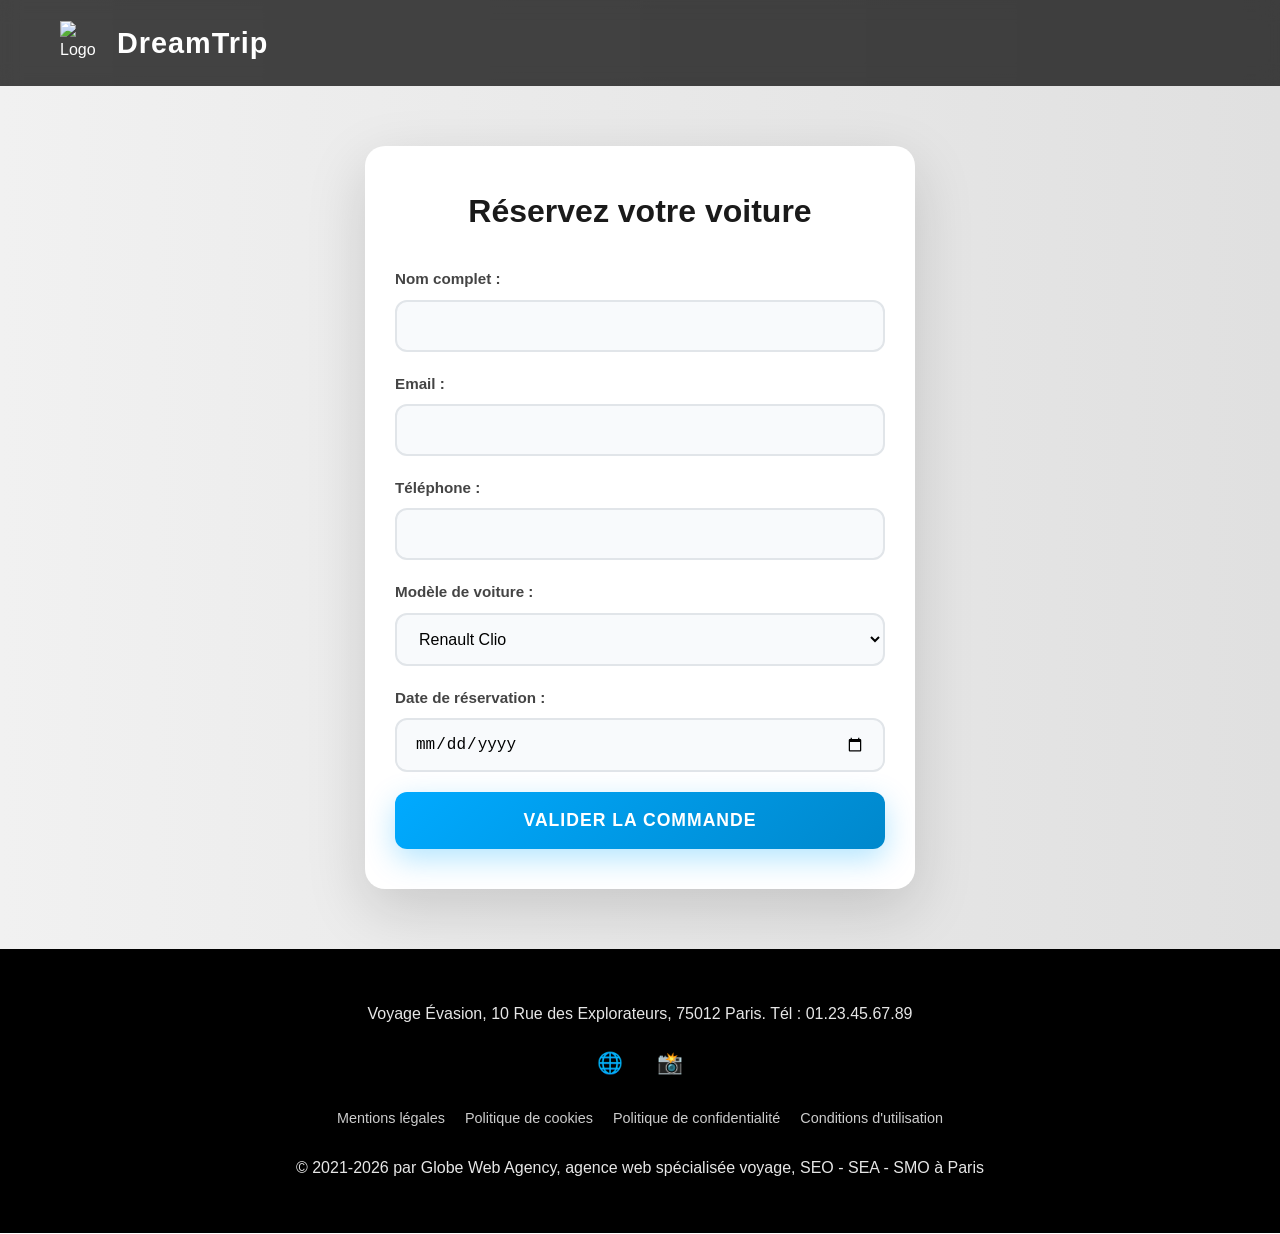
==== reservation-voiture.html @ 53ffe3a6 "Add files via upload" ====
<!DOCTYPE html>
<html lang="fr">
<head>
  <meta charset="UTF-8">
  <meta name="viewport" content="width=device-width, initial-scale=1">
  <title>Réservation de voiture - DreamTrip</title>
  <style>
    * {
      margin: 0;
      padding: 0;
      box-sizing: border-box;
    }

    body {
      font-family: 'Segoe UI', 'Roboto', sans-serif;
      background: linear-gradient(to right, #f1f1f1, #e0e0e0);
      line-height: 1.6;
      color: #333;
    }

    /* ========== HEADER COMPLET ========== */
    header {
      position: relative;
      display: flex;
      flex-direction: column;
    }

    header::before {
      content: "";
      position: absolute;
      background: rgba(0, 0, 0, 0.6);
      inset: 0;
      z-index: 1;
    }

    .header-inner {
      position: relative;
      z-index: 2;
      padding: 20px 60px;
      display: flex;
      align-items: center;
      justify-content: space-between;
      background: rgba(0, 0, 0, 0.3);
      backdrop-filter: blur(10px);
    }

    .Logo {
      display: flex;
      align-items: center;
      gap: 12px;
      color: white;
    }

    .Logo img {
      width: 45px;
      height: 45px;
    }

    .Logo-text {
      font-size: 1.8rem;
      letter-spacing: 1px;
      font-weight: 700;
    }

    nav ul {
  display: none;
  flex-direction: column;
  background-color: rgba(92, 90, 90, 0.4); /* noir à 50% de transparence */
  position: absolute;
  top: 70px;
  right: 20px;
  width: 220px;
  box-shadow: 0 4px 10px rgba(0,0,0,0.4);
  border-radius: 8px;
  padding: 1rem;
}

    nav li {
      margin: 0;
    }

    nav a {
      color: white;
      text-decoration: none;
      font-size: 1.1rem;
      font-weight: 500;
      transition: all 0.3s ease;
    }

    nav a:hover {
      color: #ffd700;
      transform: translateY(-2px);
    }

    .menu-toggle {
      display: none;
      background: none;
      border: none;
      font-size: 1.8rem;
      cursor: pointer;
      color: white;
      padding: 8px;
      border-radius: 6px;
      transition: all 0.3s ease;
    }

    .menu-toggle:hover {
      background: rgba(255,255,255,0.1);
      transform: rotate(90deg);
    }

    /* ========== FORMULAIRE ========== */
    .Formulaire-container {
      background: white;
      padding: 40px 30px;
      border-radius: 20px;
      box-shadow: 0 20px 60px rgba(0,0,0,0.15);
      width: 100%;
      max-width: 550px;
      margin: 60px auto;
      position: relative;
    }

    .Formulaire-container h2 {
      text-align: center;
      color: #1a1a1a;
      margin-bottom: 30px;
      font-size: 2rem;
      font-weight: 700;
    }

    form label {
      display: block;
      margin-bottom: 8px;
      font-weight: 600;
      color: #444;
      font-size: 0.95rem;
    }

    form input[type="text"],
    form input[type="email"],
    form input[type="tel"],
    form input[type="date"],
    form select {
      width: 100%;
      padding: 15px 18px;
      margin-bottom: 20px;
      border: 2px solid #e1e5e9;
      border-radius: 12px;
      font-size: 1rem;
      transition: all 0.3s ease;
      background: #f8fafc;
    }

    form input:focus,
    form select:focus {
      outline: none;
      border-color: #00aaff;
      box-shadow: 0 0 0 4px rgba(0,170,255,0.1);
      background: white;
      transform: translateY(-2px);
    }

    form input[type="submit"] {
      background: linear-gradient(135deg, #00aaff, #0088cc);
      color: white;
      border: none;
      padding: 18px;
      width: 100%;
      border-radius: 12px;
      font-size: 1.1rem;
      font-weight: 700;
      cursor: pointer;
      transition: all 0.3s ease;
      text-transform: uppercase;
      letter-spacing: 1px;
      box-shadow: 0 10px 30px rgba(0,170,255,0.3);
    }

    form input[type="submit"]:hover {
      background: linear-gradient(135deg, #e69600, #cc7a00);
      transform: translateY(-3px);
      box-shadow: 0 15px 40px rgba(230,150,0,0.4);
    }

    /* ========== FOOTER ========== */
    footer {
      background: #000;
      color: #fff;
      text-align: center;
      padding: 40px 20px;
      margin-top: 60px;
    }

    footer p {
      margin: 12px 0;
      opacity: 0.9;
    }

    .social-icons {
      margin: 20px 0;
    }

    .social-icons a {
      margin: 0 15px;
      color: #fff;
      text-decoration: none;
      font-size: 1.3rem;
      transition: all 0.3s ease;
    }

    .social-icons a:hover {
      color: #ffd700;
      transform: translateY(-3px);
    }

    .footer-links {
      list-style: none;
      padding: 0;
      margin: 25px 0;
      display: flex;
      justify-content: center;
      flex-wrap: wrap;
      gap: 20px;
    }

    .footer-links a {
      color: #ccc;
      text-decoration: none;
      font-size: 0.9rem;
      transition: all 0.3s ease;
    }

    .footer-links a:hover {
      color: #ffd700;
    }

    /* ========== RESPONSIVE COMPLET ========== */
    
    /* Tablettes */
    @media (max-width: 1024px) {
      .header-inner {
        padding: 18px 40px;
      }
      
      .Logo-text {
        font-size: 1.6rem;
      }
      
      nav ul {
        gap: 20px;
      }
      
      .Formulaire-container {
        max-width: 90%;
        margin: 40px auto;
        padding: 35px 25px;
      }
    }

    /* Mobile paysage / Tablettes portrait */
    @media (max-width: 768px) {
      .header-inner {
        padding: 15px 20px;
      }

      /* Burger menu */
      .menu-toggle {
        display: block;
      }

      nav ul {
        display: none;
        position: absolute;
        top: 100%;
        right: 20px;
        background: rgba(0,0,0,0.95);
        flex-direction: column;
        width: 250px;
        padding: 20px;
        border-radius: 0 0 0 15px;
        box-shadow: 0 10px 30px rgba(0,0,0,0.5);
        gap: 0;
      }

      nav ul.show {
        display: flex;
      }

      nav li {
        width: 100%;
        margin: 8px 0;
      }

      nav a {
        padding: 12px 16px;
        border-bottom: 1px solid rgba(255,255,255,0.1);
      }

      nav a:last-child {
        border-bottom: none;
      }

      .Formulaire-container {
        max-width: 95%;
        margin: 30px 15px;
        padding: 30px 20px;
        border-radius: 15px;
      }

      .Formulaire-container h2 {
        font-size: 1.6rem;
      }

      form input,
      form select {
        padding: 14px 16px;
      }
    }

    /* Smartphones moyens */
    @media (max-width: 600px) {
      .header-inner {
        padding: 12px 18px;
      }

      .Logo-text {
        font-size: 1.4rem;
      }

      .Logo img {
        width: 38px;
        height: 38px;
      }

      .Formulaire-container {
        margin: 25px 12px;
        padding: 25px 18px;
      }

      .Formulaire-container h2 {
        font-size: 1.5rem;
        margin-bottom: 25px;
      }

      footer {
        padding: 30px 15px;
      }

      .footer-links {
        flex-direction: column;
        gap: 12px;
      }
    }

    /* Petits smartphones */
    @media (max-width: 480px) {
      .header-inner {
        padding: 12px 15px;
      }

      .menu-toggle {
        font-size: 1.6rem;
      }

      nav ul {
        width: 220px;
        right: 15px;
      }

      .Formulaire-container {
        margin: 20px 10px;
        padding: 22px 16px;
        border-radius: 12px;
      }

      form input,
      form select {
        padding: 12px 14px;
        margin-bottom: 18px;
      }

      form input[type="submit"] {
        padding: 16px;
        font-size: 1rem;
      }
    }

    /* Très petits écrans (iPhone SE) */
    @media (max-width: 360px) {
      .header-inner {
        padding: 10px 12px;
      }

      .Logo-text {
        font-size: 1.2rem;
      }

      .Logo img {
        width: 34px;
        height: 34px;
      }

      nav ul {
        width: 200px;
        right: 12px;
      }

      .Formulaire-container {
        margin: 15px 8px;
        padding: 20px 14px;
      }

      .Formulaire-container h2 {
        font-size: 1.3rem;
      }

      form label {
        font-size: 0.9rem;
      }

      footer {
        padding: 25px 12px;
      }

      .social-icons a {
        font-size: 1.1rem;
        margin: 0 10px;
      }
    }
  </style>
</head>
<body>
  <!-- HEADER -->
  <header data-aos="zoom-in-right" data-aos-delay="200">
    <div class="header-inner">
      <div class="Logo">
        <img src="https://cdn-icons-png.flaticon.com/512/201/201623.png" alt="Logo DreamTrip" />
        <strong><span class="Logo-text">DreamTrip</span></strong>
      </div>

      <!-- Bouton Burger -->
      <button class="menu-toggle" id="menu-toggle" aria-label="Ouvrir le menu" aria-expanded="false" aria-controls="nav-menu">
        ☰
      </button>

      <!-- Menu principal -->
      <nav id="nav-menu">
        <ul>
          <li><a href="Indes.html">Accueil</a></li>
          <li><a href="A-propos.html">A propos</a></li>
          <li><a href="Nos-services.html">Nos Services</a></li>
          <li><a href="destinations.htm">Destinations</a></li>
          <li><a href="Nos-chiffres.html">Chiffres clés</a></li>
          <li><a href="locations.html">Locations Hotel Véhicules</a></li>
          <li><a href="FAQ.html">FAQ</a></li>
          <li><a href="temoignages.html">Témoignages</a></li>
          <li><a href="contact.html">Contact</a></li>
        </ul>
      </nav>
    </div>
  </header>

  <!-- FORMULAIRE -->
  <div class="Formulaire-container">
    <h2>Réservez votre voiture</h2>
    <form action="#" method="post">
      <label for="nom">Nom complet :</label>
      <input type="text" id="nom" name="nom" required>

      <label for="email">Email :</label>
      <input type="email" id="email" name="email" required>

      <label for="telephone">Téléphone :</label>
      <input type="tel" id="telephone" name="telephone" required>

      <label for="voiture">Modèle de voiture :</label>
      <select id="voiture" name="voiture" required>
        <option value="Renault Clio">Renault Clio</option>
        <option value="Peugeot 3008">Peugeot 3008</option>
        <option value="Fiat 500">Fiat 500</option>
        <option value="Volkswagen Polo">Volkswagen Polo</option>
        <option value="Toyota Yaris">Toyota Yaris</option>
        <option value="Ford Kuga">Ford Kuga</option>
      </select>

      <label for="date">Date de réservation :</label>
      <input type="date" id="date" name="date" required>

      <input type="submit" value="Valider la commande">
    </form>
  </div>

  <!-- FOOTER -->
  <footer>
    <p>Voyage Évasion, 10 Rue des Explorateurs, 75012 Paris. Tél : 01.23.45.67.89</p>
    
    <div class="social-icons">
      <a href="https://www.facebook.com/voyageevasion" target="_blank" aria-label="Facebook">🌐</a>
      <a href="https://www.instagram.com/voyageevasion" target="_blank" aria-label="Instagram">📸</a>
    </div>
    
    <ul class="footer-links">
      <li><a href="/mentions-legales.html">Mentions légales</a></li>
      <li><a href="/politique-cookies.html">Politique de cookies</a></li>
      <li><a href="/confidentialite.html">Politique de confidentialité</a></li>
      <li><a href="/conditions-utilisation.html">Conditions d'utilisation</a></li>
    </ul>

    <p>© 2021-2026 par Globe Web Agency, agence web spécialisée voyage, SEO - SEA - SMO à Paris</p>
  </footer>

  <!-- JAVASCRIPT MENU BURGER + AUTO-SELECT -->
  <script>
    // Menu burger
    document.addEventListener('DOMContentLoaded', function() {
      const btn = document.getElementById('menu-toggle');
      const nav = document.querySelector('#nav-menu ul');

      btn.addEventListener('click', function() {
        nav.classList.toggle('show');
        const isOpen = nav.classList.contains('show');
        btn.setAttribute('aria-expanded', isOpen);
        btn.textContent = isOpen ? '✕' : '☰';
      });
    });

    // Auto-sélection voiture
    window.onload = function () {
      const selectedCar = localStorage.getItem("selectedCar");
      if (selectedCar) {
        const selectElement = document.getElementById("voiture");
        selectElement.value = selectedCar;
        localStorage.removeItem("selectedCar");
      }
    };
  </script>
</body>
</html>
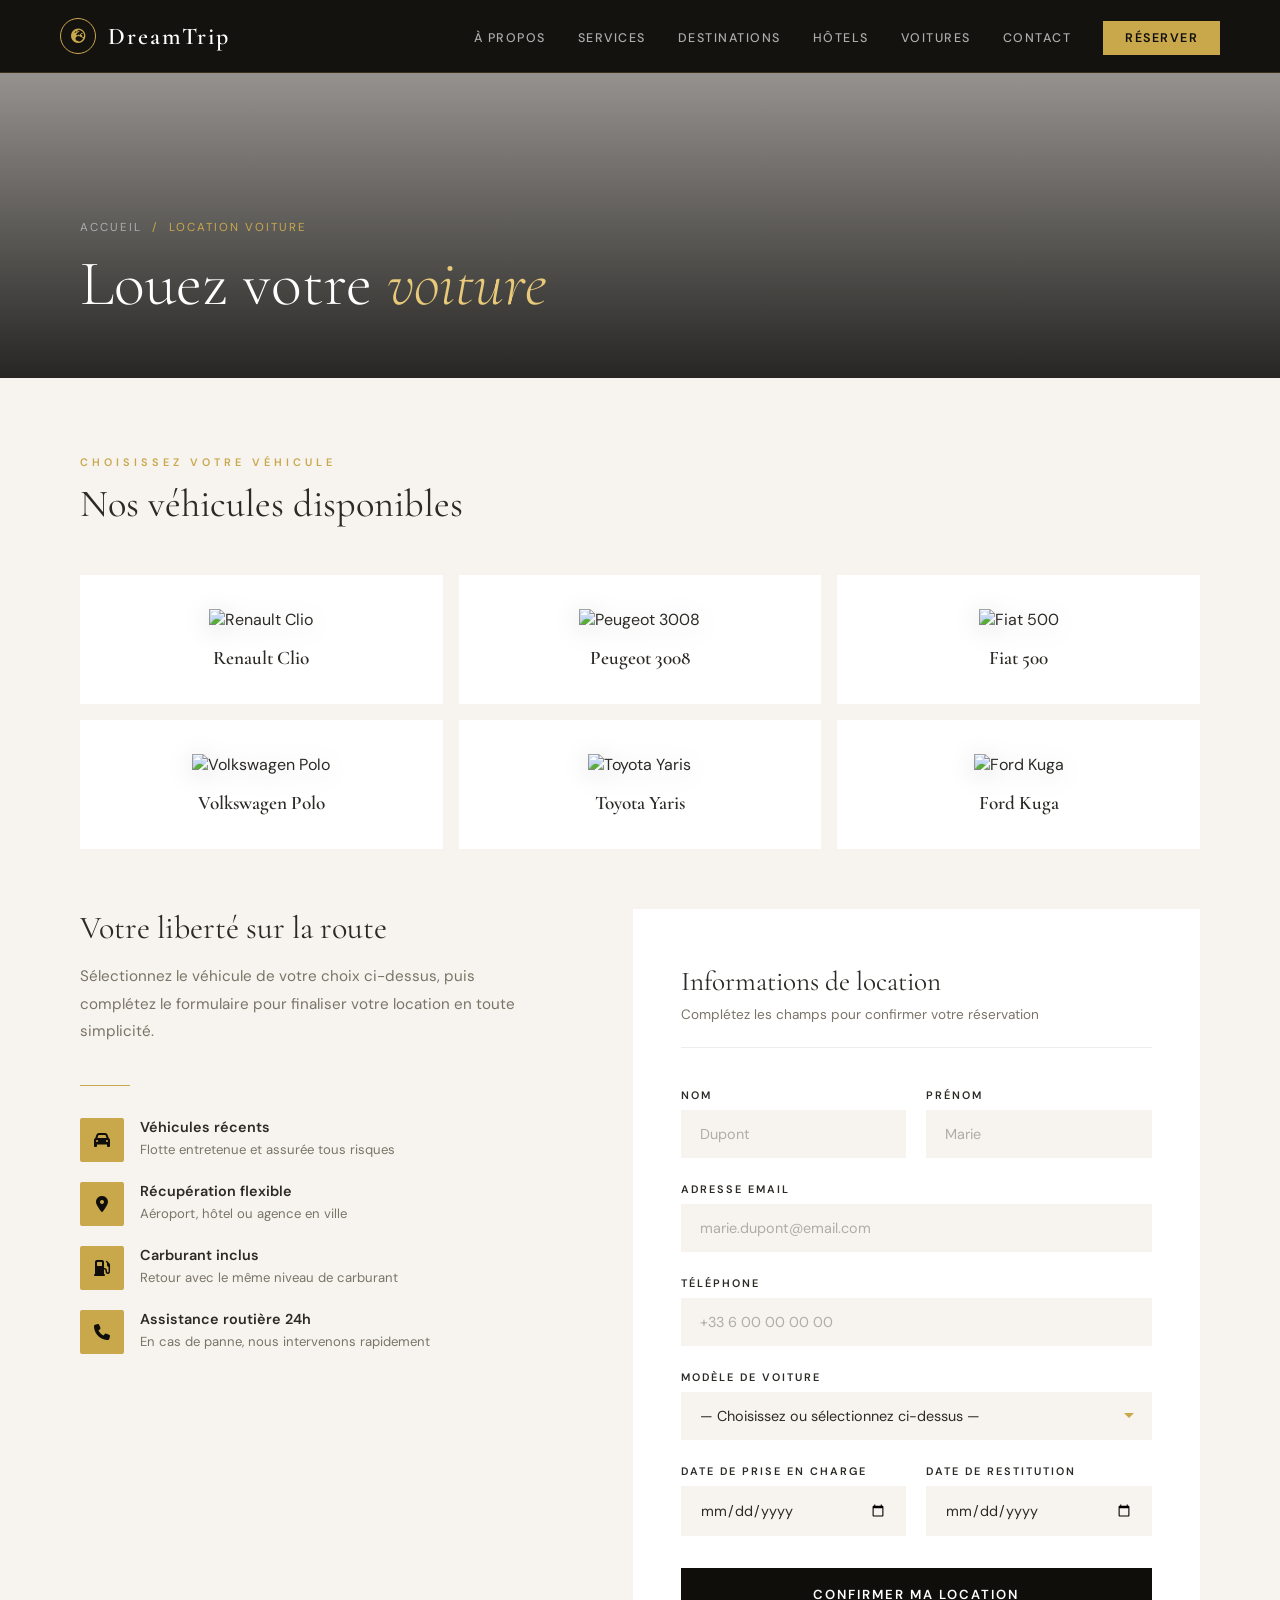
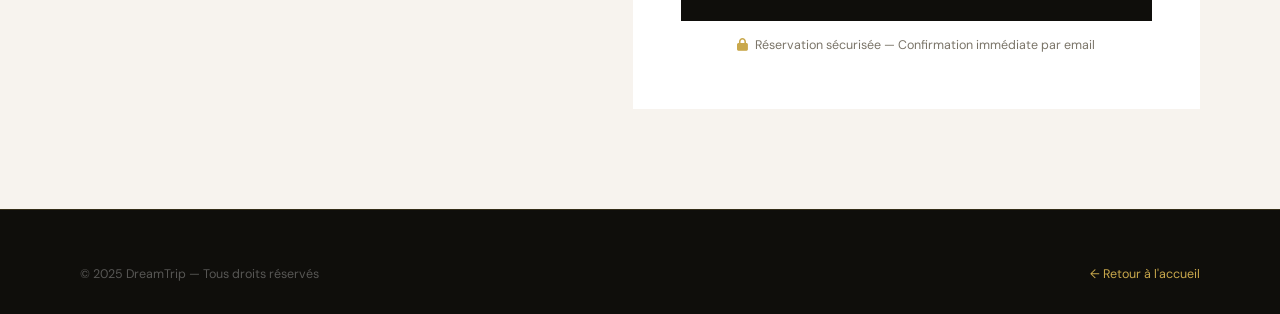
==== commit 00017797: "Add files via upload" ====
--- a/reservation-voiture.html
+++ b/reservation-voiture.html
@@ -2,538 +2,323 @@
 <html lang="fr">
 <head>
   <meta charset="UTF-8">
-  <meta name="viewport" content="width=device-width, initial-scale=1">
-  <title>Réservation de voiture - DreamTrip</title>
+  <meta name="viewport" content="width=device-width, initial-scale=1.0">
+  <title>Réserver une voiture — DreamTrip</title>
+  <link rel="preconnect" href="https://fonts.googleapis.com">
+  <link href="https://fonts.googleapis.com/css2?family=Cormorant+Garamond:ital,wght@0,300;0,400;0,600;1,300;1,400&family=DM+Sans:wght@300;400;500;600&display=swap" rel="stylesheet">
+  <link rel="stylesheet" href="https://cdnjs.cloudflare.com/ajax/libs/font-awesome/6.4.0/css/all.min.css">
   <style>
-    * {
-      margin: 0;
-      padding: 0;
-      box-sizing: border-box;
+    :root {
+      --gold: #C9A84C; --gold-light: #E8C97A; --cream: #F7F3EE;
+      --dark: #0F0E0B; --dark2: #1A1815; --ink: #2C2A26; --muted: #7A7468; --white: #FFFFFF;
     }
-
-    body {
-      font-family: 'Segoe UI', 'Roboto', sans-serif;
-      background: linear-gradient(to right, #f1f1f1, #e0e0e0);
-      line-height: 1.6;
-      color: #333;
+    * { margin: 0; padding: 0; box-sizing: border-box; }
+    html { scroll-behavior: smooth; }
+    body { font-family: 'DM Sans', sans-serif; background: var(--cream); color: var(--ink); }
+    ::-webkit-scrollbar { width: 4px; }
+    ::-webkit-scrollbar-track { background: var(--dark); }
+    ::-webkit-scrollbar-thumb { background: var(--gold); }
+
+    /* ── NAV ── */
+    nav { position: fixed; top: 0; left: 0; right: 0; z-index: 1000; padding: 18px 60px; display: flex; align-items: center; justify-content: space-between; background: rgba(15,14,11,0.97); backdrop-filter: blur(20px); border-bottom: 1px solid rgba(201,168,76,0.2); }
+    .nav-logo { display: flex; align-items: center; gap: 12px; text-decoration: none; }
+    .nav-logo-icon { width: 36px; height: 36px; border: 1.5px solid var(--gold); border-radius: 50%; display: flex; align-items: center; justify-content: center; color: var(--gold); font-size: 0.9rem; }
+    .nav-logo-text { font-family: 'Cormorant Garamond', serif; font-size: 1.5rem; font-weight: 600; color: var(--white); letter-spacing: 2px; }
+    .nav-links { list-style: none; display: flex; gap: 32px; }
+    .nav-links a { text-decoration: none; color: rgba(255,255,255,0.65); font-size: 0.78rem; font-weight: 500; letter-spacing: 1.5px; text-transform: uppercase; transition: color 0.3s; }
+    .nav-links a:hover { color: var(--gold); }
+    .nav-cta { background: var(--gold); color: var(--dark) !important; padding: 9px 22px; font-weight: 600 !important; }
+    .nav-cta:hover { background: var(--gold-light) !important; }
+    .burger { display: none; flex-direction: column; gap: 5px; cursor: pointer; background: none; border: none; }
+    .burger span { display: block; width: 22px; height: 2px; background: white; }
+    .mobile-menu { display: none; position: fixed; inset: 0; background: var(--dark); z-index: 999; flex-direction: column; align-items: center; justify-content: center; gap: 32px; }
+    .mobile-menu.open { display: flex; }
+    .mobile-menu a { text-decoration: none; font-family: 'Cormorant Garamond', serif; font-size: 2.2rem; font-weight: 300; color: var(--white); transition: color 0.3s; }
+    .mobile-menu a:hover { color: var(--gold); }
+    .mobile-close { position: absolute; top: 28px; right: 32px; font-size: 2rem; color: white; background: none; border: none; cursor: pointer; }
+
+    /* ── HERO ── */
+    .page-hero { height: 42vh; min-height: 300px; background: url('https://images.unsplash.com/photo-1469854523086-cc02fe5d8800?auto=format&fit=crop&w=1950&q=80') center/cover no-repeat; position: relative; display: flex; align-items: flex-end; }
+    .page-hero::before { content:''; position:absolute; inset:0; background: linear-gradient(to top, rgba(10,9,7,0.88) 0%, rgba(10,9,7,0.3) 100%); }
+    .page-hero-content { position: relative; z-index: 2; padding: 0 80px 56px; }
+    .breadcrumb { font-size: 0.72rem; letter-spacing: 2px; text-transform: uppercase; color: var(--gold); margin-bottom: 10px; }
+    .breadcrumb a { color: rgba(255,255,255,0.5); text-decoration: none; }
+    .breadcrumb a:hover { color: var(--gold); }
+    .page-hero-title { font-family: 'Cormorant Garamond', serif; font-size: clamp(2.4rem, 5vw, 4rem); font-weight: 300; color: var(--white); }
+    .page-hero-title em { font-style: italic; color: var(--gold-light); }
+
+    /* ── CAR PICKER ── */
+    .car-picker-section { padding: 72px 80px 0; max-width: 1300px; margin: 0 auto; }
+    .section-tag { display: inline-block; font-size: 0.68rem; font-weight: 600; letter-spacing: 4px; text-transform: uppercase; color: var(--gold); margin-bottom: 12px; }
+    .section-title { font-family: 'Cormorant Garamond', serif; font-size: clamp(1.8rem, 3vw, 2.6rem); font-weight: 400; color: var(--ink); margin-bottom: 48px; }
+    .cars-grid { display: grid; grid-template-columns: repeat(3, 1fr); gap: 16px; }
+    .car-card { background: var(--white); padding: 32px 24px; text-align: center; border: 2px solid transparent; cursor: pointer; transition: all 0.3s; position: relative; }
+    .car-card:hover { border-color: var(--gold); }
+    .car-card.selected { border-color: var(--gold); background: #fefbf5; }
+    .car-card.selected::after { content: '✓'; position: absolute; top: 14px; right: 16px; width: 24px; height: 24px; background: var(--gold); color: var(--dark); border-radius: 50%; font-size: 0.75rem; font-weight: 700; display: flex; align-items: center; justify-content: center; }
+    .car-card img { width: 100%; max-height: 110px; object-fit: contain; margin-bottom: 16px; filter: drop-shadow(0 4px 12px rgba(0,0,0,0.15)); transition: transform 0.3s; }
+    .car-card:hover img { transform: scale(1.05); }
+    .car-card h4 { font-family: 'Cormorant Garamond', serif; font-size: 1.2rem; font-weight: 600; color: var(--ink); }
+
+    /* ── FORM SECTION ── */
+    .form-section { padding: 60px 80px 100px; display: grid; grid-template-columns: 1fr 1.2fr; gap: 80px; align-items: start; max-width: 1300px; margin: 0 auto; }
+    .form-aside h2 { font-family: 'Cormorant Garamond', serif; font-size: 2rem; font-weight: 400; color: var(--ink); margin-bottom: 16px; line-height: 1.2; }
+    .form-aside p { font-size: 0.95rem; line-height: 1.8; color: var(--muted); margin-bottom: 40px; }
+    .aside-features { display: flex; flex-direction: column; gap: 20px; }
+    .aside-feature { display: flex; align-items: flex-start; gap: 16px; }
+    .aside-feature-icon { width: 44px; height: 44px; background: var(--gold); color: var(--dark); border-radius: 2px; display: flex; align-items: center; justify-content: center; font-size: 1rem; flex-shrink: 0; }
+    .aside-feature-text strong { display: block; font-size: 0.9rem; font-weight: 600; color: var(--ink); margin-bottom: 2px; }
+    .aside-feature-text span { font-size: 0.82rem; color: var(--muted); }
+    .aside-divider { width: 50px; height: 1px; background: var(--gold); margin: 32px 0; }
+    .form-card { background: var(--white); padding: 56px 48px; }
+    .form-card h3 { font-family: 'Cormorant Garamond', serif; font-size: 1.7rem; font-weight: 400; color: var(--ink); margin-bottom: 8px; }
+    .form-card .form-subtitle { font-size: 0.85rem; color: var(--muted); margin-bottom: 40px; padding-bottom: 24px; border-bottom: 1px solid rgba(0,0,0,0.07); }
+    .form-row { display: grid; grid-template-columns: 1fr 1fr; gap: 20px; }
+    .form-group { display: flex; flex-direction: column; gap: 8px; margin-bottom: 24px; }
+    .form-group label { font-size: 0.68rem; font-weight: 600; letter-spacing: 2px; text-transform: uppercase; color: var(--ink); }
+    .form-group input, .form-group select { background: var(--cream); border: 1px solid transparent; padding: 14px 18px; font-family: 'DM Sans', sans-serif; font-size: 0.9rem; color: var(--ink); outline: none; transition: border-color 0.3s, background 0.3s; border-radius: 0; appearance: none; }
+    .form-group select { background-image: url("data:image/svg+xml,%3Csvg xmlns='http://www.w3.org/2000/svg' width='12' height='8' viewBox='0 0 12 8'%3E%3Cpath fill='%23C9A84C' d='M1 1l5 5 5-5'/%3E%3C/svg%3E"); background-repeat: no-repeat; background-position: right 16px center; padding-right: 40px; cursor: pointer; }
+    .form-group input:focus, .form-group select:focus { border-color: var(--gold); background: var(--white); }
+    .form-group input::placeholder { color: rgba(44,42,38,0.35); }
+
+    /* Selected car display */
+    .selected-car-display { background: var(--cream); border: 1px solid rgba(201,168,76,0.3); padding: 16px 20px; margin-bottom: 24px; display: flex; align-items: center; gap: 12px; }
+    .selected-car-display i { color: var(--gold); }
+    .selected-car-display span { font-size: 0.88rem; color: var(--ink); font-weight: 500; }
+    .selected-car-display strong { color: var(--gold); }
+
+    .btn-submit { width: 100%; background: var(--dark); color: var(--white); padding: 18px; font-family: 'DM Sans', sans-serif; font-size: 0.82rem; font-weight: 600; letter-spacing: 2px; text-transform: uppercase; border: none; cursor: pointer; transition: all 0.3s; margin-top: 8px; }
+    .btn-submit:hover { background: var(--gold); color: var(--dark); transform: translateY(-2px); box-shadow: 0 12px 40px rgba(201,168,76,0.3); }
+    .form-note { margin-top: 16px; font-size: 0.78rem; color: var(--muted); text-align: center; }
+    .form-note i { color: var(--gold); margin-right: 4px; }
+
+    /* ── FOOTER ── */
+    footer { background: var(--dark); padding: 56px 80px 32px; border-top: 1px solid rgba(201,168,76,0.2); }
+    .footer-bottom { display: flex; justify-content: space-between; align-items: center; }
+    .footer-bottom p { font-size: 0.78rem; color: rgba(255,255,255,0.3); }
+    .footer-bottom a { color: var(--gold); text-decoration: none; }
+
+    /* ── RESPONSIVE ── */
+    @media (max-width: 1024px) {
+      nav { padding: 18px 40px; }
+      .page-hero-content { padding: 0 40px 50px; }
+      .car-picker-section { padding: 60px 40px 0; }
+      .form-section { padding: 50px 40px 80px; gap: 50px; }
+      .cars-grid { grid-template-columns: repeat(2, 1fr); }
+      footer { padding: 40px 40px 24px; }
     }
-
-    /* ========== HEADER COMPLET ========== */
-    header {
-      position: relative;
-      display: flex;
-      flex-direction: column;
-    }
-
-    header::before {
-      content: "";
-      position: absolute;
-      background: rgba(0, 0, 0, 0.6);
-      inset: 0;
-      z-index: 1;
-    }
-
-    .header-inner {
-      position: relative;
-      z-index: 2;
-      padding: 20px 60px;
-      display: flex;
-      align-items: center;
-      justify-content: space-between;
-      background: rgba(0, 0, 0, 0.3);
-      backdrop-filter: blur(10px);
-    }
-
-    .Logo {
-      display: flex;
-      align-items: center;
-      gap: 12px;
-      color: white;
-    }
-
-    .Logo img {
-      width: 45px;
-      height: 45px;
-    }
-
-    .Logo-text {
-      font-size: 1.8rem;
-      letter-spacing: 1px;
-      font-weight: 700;
-    }
-
-    nav ul {
-  display: none;
-  flex-direction: column;
-  background-color: rgba(92, 90, 90, 0.4); /* noir à 50% de transparence */
-  position: absolute;
-  top: 70px;
-  right: 20px;
-  width: 220px;
-  box-shadow: 0 4px 10px rgba(0,0,0,0.4);
-  border-radius: 8px;
-  padding: 1rem;
-}
-
-    nav li {
-      margin: 0;
-    }
-
-    nav a {
-      color: white;
-      text-decoration: none;
-      font-size: 1.1rem;
-      font-weight: 500;
-      transition: all 0.3s ease;
-    }
-
-    nav a:hover {
-      color: #ffd700;
-      transform: translateY(-2px);
-    }
-
-    .menu-toggle {
-      display: none;
-      background: none;
-      border: none;
-      font-size: 1.8rem;
-      cursor: pointer;
-      color: white;
-      padding: 8px;
-      border-radius: 6px;
-      transition: all 0.3s ease;
-    }
-
-    .menu-toggle:hover {
-      background: rgba(255,255,255,0.1);
-      transform: rotate(90deg);
-    }
-
-    /* ========== FORMULAIRE ========== */
-    .Formulaire-container {
-      background: white;
-      padding: 40px 30px;
-      border-radius: 20px;
-      box-shadow: 0 20px 60px rgba(0,0,0,0.15);
-      width: 100%;
-      max-width: 550px;
-      margin: 60px auto;
-      position: relative;
-    }
-
-    .Formulaire-container h2 {
-      text-align: center;
-      color: #1a1a1a;
-      margin-bottom: 30px;
-      font-size: 2rem;
-      font-weight: 700;
-    }
-
-    form label {
-      display: block;
-      margin-bottom: 8px;
-      font-weight: 600;
-      color: #444;
-      font-size: 0.95rem;
-    }
-
-    form input[type="text"],
-    form input[type="email"],
-    form input[type="tel"],
-    form input[type="date"],
-    form select {
-      width: 100%;
-      padding: 15px 18px;
-      margin-bottom: 20px;
-      border: 2px solid #e1e5e9;
-      border-radius: 12px;
-      font-size: 1rem;
-      transition: all 0.3s ease;
-      background: #f8fafc;
-    }
-
-    form input:focus,
-    form select:focus {
-      outline: none;
-      border-color: #00aaff;
-      box-shadow: 0 0 0 4px rgba(0,170,255,0.1);
-      background: white;
-      transform: translateY(-2px);
-    }
-
-    form input[type="submit"] {
-      background: linear-gradient(135deg, #00aaff, #0088cc);
-      color: white;
-      border: none;
-      padding: 18px;
-      width: 100%;
-      border-radius: 12px;
-      font-size: 1.1rem;
-      font-weight: 700;
-      cursor: pointer;
-      transition: all 0.3s ease;
-      text-transform: uppercase;
-      letter-spacing: 1px;
-      box-shadow: 0 10px 30px rgba(0,170,255,0.3);
-    }
-
-    form input[type="submit"]:hover {
-      background: linear-gradient(135deg, #e69600, #cc7a00);
-      transform: translateY(-3px);
-      box-shadow: 0 15px 40px rgba(230,150,0,0.4);
-    }
-
-    /* ========== FOOTER ========== */
-    footer {
-      background: #000;
-      color: #fff;
-      text-align: center;
-      padding: 40px 20px;
-      margin-top: 60px;
-    }
-
-    footer p {
-      margin: 12px 0;
-      opacity: 0.9;
-    }
-
-    .social-icons {
-      margin: 20px 0;
-    }
-
-    .social-icons a {
-      margin: 0 15px;
-      color: #fff;
-      text-decoration: none;
-      font-size: 1.3rem;
-      transition: all 0.3s ease;
-    }
-
-    .social-icons a:hover {
-      color: #ffd700;
-      transform: translateY(-3px);
-    }
-
-    .footer-links {
-      list-style: none;
-      padding: 0;
-      margin: 25px 0;
-      display: flex;
-      justify-content: center;
-      flex-wrap: wrap;
-      gap: 20px;
-    }
-
-    .footer-links a {
-      color: #ccc;
-      text-decoration: none;
-      font-size: 0.9rem;
-      transition: all 0.3s ease;
-    }
-
-    .footer-links a:hover {
-      color: #ffd700;
-    }
-
-    /* ========== RESPONSIVE COMPLET ========== */
-    
-    /* Tablettes */
-    @media (max-width: 1024px) {
-      .header-inner {
-        padding: 18px 40px;
-      }
-      
-      .Logo-text {
-        font-size: 1.6rem;
-      }
-      
-      nav ul {
-        gap: 20px;
-      }
-      
-      .Formulaire-container {
-        max-width: 90%;
-        margin: 40px auto;
-        padding: 35px 25px;
-      }
-    }
-
-    /* Mobile paysage / Tablettes portrait */
     @media (max-width: 768px) {
-      .header-inner {
-        padding: 15px 20px;
-      }
-
-      /* Burger menu */
-      .menu-toggle {
-        display: block;
-      }
-
-      nav ul {
-        display: none;
-        position: absolute;
-        top: 100%;
-        right: 20px;
-        background: rgba(0,0,0,0.95);
-        flex-direction: column;
-        width: 250px;
-        padding: 20px;
-        border-radius: 0 0 0 15px;
-        box-shadow: 0 10px 30px rgba(0,0,0,0.5);
-        gap: 0;
-      }
-
-      nav ul.show {
-        display: flex;
-      }
-
-      nav li {
-        width: 100%;
-        margin: 8px 0;
-      }
-
-      nav a {
-        padding: 12px 16px;
-        border-bottom: 1px solid rgba(255,255,255,0.1);
-      }
-
-      nav a:last-child {
-        border-bottom: none;
-      }
-
-      .Formulaire-container {
-        max-width: 95%;
-        margin: 30px 15px;
-        padding: 30px 20px;
-        border-radius: 15px;
-      }
-
-      .Formulaire-container h2 {
-        font-size: 1.6rem;
-      }
-
-      form input,
-      form select {
-        padding: 14px 16px;
-      }
-    }
-
-    /* Smartphones moyens */
-    @media (max-width: 600px) {
-      .header-inner {
-        padding: 12px 18px;
-      }
-
-      .Logo-text {
-        font-size: 1.4rem;
-      }
-
-      .Logo img {
-        width: 38px;
-        height: 38px;
-      }
-
-      .Formulaire-container {
-        margin: 25px 12px;
-        padding: 25px 18px;
-      }
-
-      .Formulaire-container h2 {
-        font-size: 1.5rem;
-        margin-bottom: 25px;
-      }
-
-      footer {
-        padding: 30px 15px;
-      }
-
-      .footer-links {
-        flex-direction: column;
-        gap: 12px;
-      }
-    }
-
-    /* Petits smartphones */
-    @media (max-width: 480px) {
-      .header-inner {
-        padding: 12px 15px;
-      }
-
-      .menu-toggle {
-        font-size: 1.6rem;
-      }
-
-      nav ul {
-        width: 220px;
-        right: 15px;
-      }
-
-      .Formulaire-container {
-        margin: 20px 10px;
-        padding: 22px 16px;
-        border-radius: 12px;
-      }
-
-      form input,
-      form select {
-        padding: 12px 14px;
-        margin-bottom: 18px;
-      }
-
-      form input[type="submit"] {
-        padding: 16px;
-        font-size: 1rem;
-      }
-    }
-
-    /* Très petits écrans (iPhone SE) */
-    @media (max-width: 360px) {
-      .header-inner {
-        padding: 10px 12px;
-      }
-
-      .Logo-text {
-        font-size: 1.2rem;
-      }
-
-      .Logo img {
-        width: 34px;
-        height: 34px;
-      }
-
-      nav ul {
-        width: 200px;
-        right: 12px;
-      }
-
-      .Formulaire-container {
-        margin: 15px 8px;
-        padding: 20px 14px;
-      }
-
-      .Formulaire-container h2 {
-        font-size: 1.3rem;
-      }
-
-      form label {
-        font-size: 0.9rem;
-      }
-
-      footer {
-        padding: 25px 12px;
-      }
-
-      .social-icons a {
-        font-size: 1.1rem;
-        margin: 0 10px;
-      }
+      nav { padding: 16px 24px; }
+      .nav-links { display: none; }
+      .burger { display: flex; }
+      .page-hero-content { padding: 0 24px 40px; }
+      .car-picker-section { padding: 50px 24px 0; }
+      .form-section { grid-template-columns: 1fr; padding: 40px 24px 70px; gap: 40px; }
+      .form-card { padding: 36px 28px; }
+      .form-row { grid-template-columns: 1fr; }
+      footer { padding: 36px 24px 24px; }
+      .footer-bottom { flex-direction: column; gap: 10px; text-align: center; }
     }
   </style>
 </head>
 <body>
-  <!-- HEADER -->
-  <header data-aos="zoom-in-right" data-aos-delay="200">
-    <div class="header-inner">
-      <div class="Logo">
-        <img src="https://cdn-icons-png.flaticon.com/512/201/201623.png" alt="Logo DreamTrip" />
-        <strong><span class="Logo-text">DreamTrip</span></strong>
-      </div>
-
-      <!-- Bouton Burger -->
-      <button class="menu-toggle" id="menu-toggle" aria-label="Ouvrir le menu" aria-expanded="false" aria-controls="nav-menu">
-        ☰
-      </button>
-
-      <!-- Menu principal -->
-      <nav id="nav-menu">
-        <ul>
-          <li><a href="Indes.html">Accueil</a></li>
-          <li><a href="A-propos.html">A propos</a></li>
-          <li><a href="Nos-services.html">Nos Services</a></li>
-          <li><a href="destinations.htm">Destinations</a></li>
-          <li><a href="Nos-chiffres.html">Chiffres clés</a></li>
-          <li><a href="locations.html">Locations Hotel Véhicules</a></li>
-          <li><a href="FAQ.html">FAQ</a></li>
-          <li><a href="temoignages.html">Témoignages</a></li>
-          <li><a href="contact.html">Contact</a></li>
-        </ul>
-      </nav>
-    </div>
-  </header>
-
-  <!-- FORMULAIRE -->
-  <div class="Formulaire-container">
-    <h2>Réservez votre voiture</h2>
-    <form action="#" method="post">
-      <label for="nom">Nom complet :</label>
-      <input type="text" id="nom" name="nom" required>
-
-      <label for="email">Email :</label>
-      <input type="email" id="email" name="email" required>
-
-      <label for="telephone">Téléphone :</label>
-      <input type="tel" id="telephone" name="telephone" required>
-
-      <label for="voiture">Modèle de voiture :</label>
-      <select id="voiture" name="voiture" required>
-        <option value="Renault Clio">Renault Clio</option>
-        <option value="Peugeot 3008">Peugeot 3008</option>
-        <option value="Fiat 500">Fiat 500</option>
-        <option value="Volkswagen Polo">Volkswagen Polo</option>
-        <option value="Toyota Yaris">Toyota Yaris</option>
-        <option value="Ford Kuga">Ford Kuga</option>
-      </select>
-
-      <label for="date">Date de réservation :</label>
-      <input type="date" id="date" name="date" required>
-
-      <input type="submit" value="Valider la commande">
+
+<div class="mobile-menu" id="mobileMenu">
+  <button class="mobile-close" id="mobileClose">✕</button>
+  <a href="index.html">Accueil</a>
+  <a href="index.html#destinations">Destinations</a>
+  <a href="reservation.html">Réserver un voyage</a>
+  <a href="index.html#contact">Contact</a>
+</div>
+
+<nav>
+  <a href="index.html" class="nav-logo">
+    <div class="nav-logo-icon"><i class="fas fa-globe-europe"></i></div>
+    <span class="nav-logo-text">DreamTrip</span>
+  </a>
+  <ul class="nav-links">
+    <li><a href="index.html#apropos">À Propos</a></li>
+    <li><a href="index.html#services">Services</a></li>
+    <li><a href="index.html#destinations">Destinations</a></li>
+    <li><a href="index.html#hotels">Hôtels</a></li>
+    <li><a href="reservation-voiture.html">Voitures</a></li>
+    <li><a href="index.html#contact">Contact</a></li>
+    <li><a href="reservation.html" class="nav-cta">Réserver</a></li>
+  </ul>
+  <button class="burger" id="burgerBtn"><span></span><span></span><span></span></button>
+</nav>
+
+<!-- Hero -->
+<div class="page-hero">
+  <div class="page-hero-content">
+    <div class="breadcrumb"><a href="index.html">Accueil</a> &nbsp;/&nbsp; Location voiture</div>
+    <h1 class="page-hero-title">Louez votre <em>voiture</em></h1>
+  </div>
+</div>
+
+<!-- Car Picker -->
+<div class="car-picker-section">
+  <span class="section-tag">Choisissez votre véhicule</span>
+  <h2 class="section-title">Nos véhicules disponibles</h2>
+
+  <div class="cars-grid" id="carsGrid">
+    <div class="car-card" data-car="Renault Clio" onclick="selectCar(this)">
+      <img src="https://www.pngmart.com/files/22/Renault-CLIO-PNG-HD.png" alt="Renault Clio">
+      <h4>Renault Clio</h4>
+    </div>
+    <div class="car-card" data-car="Peugeot 3008" onclick="selectCar(this)">
+      <img src="https://autode-static.de/wp-content/uploads/2018/12/peugeot_124008suv_1b_lowaggressive-1024x680.png" alt="Peugeot 3008">
+      <h4>Peugeot 3008</h4>
+    </div>
+    <div class="car-card" data-car="Fiat 500" onclick="selectCar(this)">
+      <img src="https://www.pngmart.com/files/22/Fiat-500-PNG-Isolated-HD.png" alt="Fiat 500">
+      <h4>Fiat 500</h4>
+    </div>
+    <div class="car-card" data-car="Volkswagen Polo" onclick="selectCar(this)">
+      <img src="https://wallpapers.com/images/hd/volkswagen-polo-hatchback-png-06232024-v0ust8hq24wpsxy4.png" alt="Volkswagen Polo">
+      <h4>Volkswagen Polo</h4>
+    </div>
+    <div class="car-card" data-car="Toyota Yaris" onclick="selectCar(this)">
+      <img src="https://www.seekpng.com/png/full/252-2526739_toyota-yaris-front-png.png" alt="Toyota Yaris">
+      <h4>Toyota Yaris</h4>
+    </div>
+    <div class="car-card" data-car="Ford Kuga" onclick="selectCar(this)">
+      <img src="https://www.pngplay.com/wp-content/uploads/13/Ford-Kuga-PNG-Images-HD.png" alt="Ford Kuga">
+      <h4>Ford Kuga</h4>
+    </div>
+  </div>
+</div>
+
+<!-- Form -->
+<div class="form-section">
+  <div class="form-aside">
+    <h2>Votre liberté sur la route</h2>
+    <p>Sélectionnez le véhicule de votre choix ci-dessus, puis complétez le formulaire pour finaliser votre location en toute simplicité.</p>
+    <div class="aside-divider"></div>
+    <div class="aside-features">
+      <div class="aside-feature">
+        <div class="aside-feature-icon"><i class="fas fa-car"></i></div>
+        <div class="aside-feature-text">
+          <strong>Véhicules récents</strong>
+          <span>Flotte entretenue et assurée tous risques</span>
+        </div>
+      </div>
+      <div class="aside-feature">
+        <div class="aside-feature-icon"><i class="fas fa-map-marker-alt"></i></div>
+        <div class="aside-feature-text">
+          <strong>Récupération flexible</strong>
+          <span>Aéroport, hôtel ou agence en ville</span>
+        </div>
+      </div>
+      <div class="aside-feature">
+        <div class="aside-feature-icon"><i class="fas fa-gas-pump"></i></div>
+        <div class="aside-feature-text">
+          <strong>Carburant inclus</strong>
+          <span>Retour avec le même niveau de carburant</span>
+        </div>
+      </div>
+      <div class="aside-feature">
+        <div class="aside-feature-icon"><i class="fas fa-phone"></i></div>
+        <div class="aside-feature-text">
+          <strong>Assistance routière 24h</strong>
+          <span>En cas de panne, nous intervenons rapidement</span>
+        </div>
+      </div>
+    </div>
+  </div>
+
+  <div class="form-card">
+    <h3>Informations de location</h3>
+    <p class="form-subtitle">Complétez les champs pour confirmer votre réservation</p>
+
+    <div class="selected-car-display" id="selectedCarDisplay" style="display:none;">
+      <i class="fas fa-check-circle"></i>
+      <span>Véhicule sélectionné : <strong id="selectedCarName">—</strong></span>
+    </div>
+
+    <form action="Validation.html" method="get">
+      <input type="hidden" name="type" value="voiture">
+
+      <div class="form-row">
+        <div class="form-group">
+          <label>Nom</label>
+          <input type="text" name="nom" placeholder="Dupont" required>
+        </div>
+        <div class="form-group">
+          <label>Prénom</label>
+          <input type="text" name="prenom" placeholder="Marie" required>
+        </div>
+      </div>
+
+      <div class="form-group">
+        <label>Adresse email</label>
+        <input type="email" name="email" placeholder="marie.dupont@email.com" required>
+      </div>
+
+      <div class="form-group">
+        <label>Téléphone</label>
+        <input type="tel" name="telephone" placeholder="+33 6 00 00 00 00" required>
+      </div>
+
+      <div class="form-group">
+        <label>Modèle de voiture</label>
+        <select name="voiture" id="voitureSelect" required>
+          <option value="">— Choisissez ou sélectionnez ci-dessus —</option>
+          <option value="Renault Clio">Renault Clio</option>
+          <option value="Peugeot 3008">Peugeot 3008</option>
+          <option value="Fiat 500">Fiat 500</option>
+          <option value="Volkswagen Polo">Volkswagen Polo</option>
+          <option value="Toyota Yaris">Toyota Yaris</option>
+          <option value="Ford Kuga">Ford Kuga</option>
+        </select>
+      </div>
+
+      <div class="form-row">
+        <div class="form-group">
+          <label>Date de prise en charge</label>
+          <input type="date" name="date_debut" required>
+        </div>
+        <div class="form-group">
+          <label>Date de restitution</label>
+          <input type="date" name="date_fin" required>
+        </div>
+      </div>
+
+      <button type="submit" class="btn-submit">Confirmer ma location</button>
+      <p class="form-note"><i class="fas fa-lock"></i> Réservation sécurisée — Confirmation immédiate par email</p>
     </form>
   </div>
-
-  <!-- FOOTER -->
-  <footer>
-    <p>Voyage Évasion, 10 Rue des Explorateurs, 75012 Paris. Tél : 01.23.45.67.89</p>
-    
-    <div class="social-icons">
-      <a href="https://www.facebook.com/voyageevasion" target="_blank" aria-label="Facebook">🌐</a>
-      <a href="https://www.instagram.com/voyageevasion" target="_blank" aria-label="Instagram">📸</a>
-    </div>
-    
-    <ul class="footer-links">
-      <li><a href="/mentions-legales.html">Mentions légales</a></li>
-      <li><a href="/politique-cookies.html">Politique de cookies</a></li>
-      <li><a href="/confidentialite.html">Politique de confidentialité</a></li>
-      <li><a href="/conditions-utilisation.html">Conditions d'utilisation</a></li>
-    </ul>
-
-    <p>© 2021-2026 par Globe Web Agency, agence web spécialisée voyage, SEO - SEA - SMO à Paris</p>
-  </footer>
-
-  <!-- JAVASCRIPT MENU BURGER + AUTO-SELECT -->
-  <script>
-    // Menu burger
-    document.addEventListener('DOMContentLoaded', function() {
-      const btn = document.getElementById('menu-toggle');
-      const nav = document.querySelector('#nav-menu ul');
-
-      btn.addEventListener('click', function() {
-        nav.classList.toggle('show');
-        const isOpen = nav.classList.contains('show');
-        btn.setAttribute('aria-expanded', isOpen);
-        btn.textContent = isOpen ? '✕' : '☰';
-      });
-    });
-
-    // Auto-sélection voiture
-    window.onload = function () {
-      const selectedCar = localStorage.getItem("selectedCar");
-      if (selectedCar) {
-        const selectElement = document.getElementById("voiture");
-        selectElement.value = selectedCar;
-        localStorage.removeItem("selectedCar");
-      }
-    };
-  </script>
+</div>
+
+<footer>
+  <div class="footer-bottom">
+    <p>© 2025 DreamTrip — Tous droits réservés</p>
+    <p><a href="index.html">← Retour à l'accueil</a></p>
+  </div>
+</footer>
+
+<script>
+  document.getElementById('burgerBtn').addEventListener('click', () => document.getElementById('mobileMenu').classList.add('open'));
+  document.getElementById('mobileClose').addEventListener('click', () => document.getElementById('mobileMenu').classList.remove('open'));
+
+  function selectCar(card) {
+    document.querySelectorAll('.car-card').forEach(c => c.classList.remove('selected'));
+    card.classList.add('selected');
+    const carName = card.dataset.car;
+    document.getElementById('voitureSelect').value = carName;
+    document.getElementById('selectedCarName').textContent = carName;
+    document.getElementById('selectedCarDisplay').style.display = 'flex';
+    document.querySelector('.form-card').scrollIntoView({ behavior: 'smooth', block: 'start' });
+  }
+
+  window.addEventListener('DOMContentLoaded', () => {
+    const saved = localStorage.getItem('selectedCar');
+    if (saved) {
+      const card = document.querySelector(`[data-car="${saved}"]`);
+      if (card) selectCar(card);
+      localStorage.removeItem('selectedCar');
+    }
+  });
+</script>
 </body>
-</html>
+</html>
